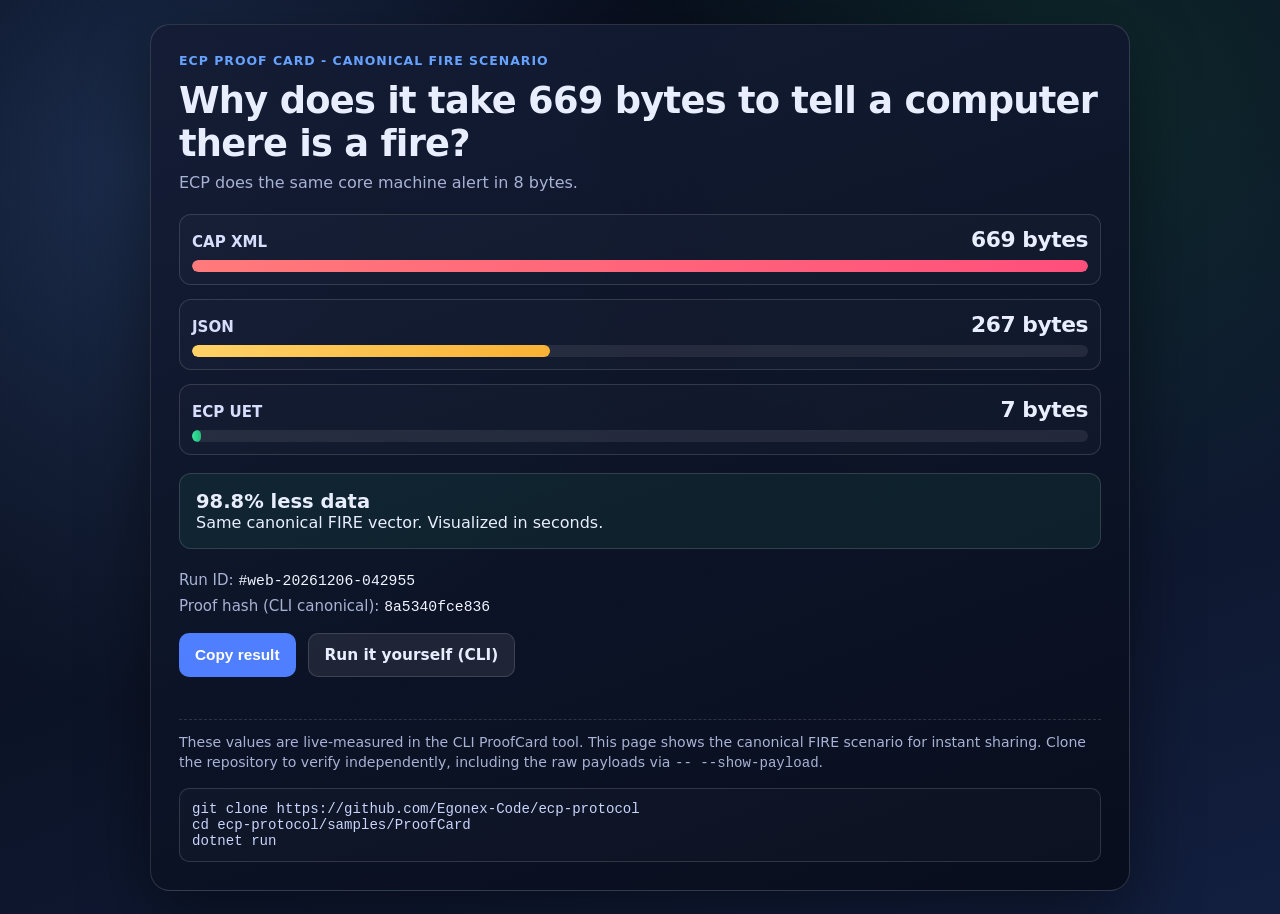
==== docs/proof/index.html @ c65bdc87 "Add ProofCard Web page and stabilize proof hash" ====
<!doctype html>
<html lang="en">
<head>
  <meta charset="utf-8">
  <meta name="viewport" content="width=device-width, initial-scale=1">
  <title>ECP Proof - 669 vs 8</title>
  <meta name="description" content="Canonical ECP comparison: CAP XML 669 bytes, JSON 270 bytes, ECP UET 8 bytes.">
  <style>
    :root {
      --bg: #0a1020;
      --bg-soft: #141d35;
      --text: #e9eeff;
      --muted: #a8b2d5;
      --cap: #ff6b6b;
      --json: #ffd166;
      --ecp: #31e08b;
      --accent: #67a2ff;
      --border: rgba(255, 255, 255, 0.14);
    }

    * {
      box-sizing: border-box;
    }

    body {
      margin: 0;
      min-height: 100vh;
      font-family: ui-sans-serif, system-ui, -apple-system, Segoe UI, Roboto, Helvetica, Arial, sans-serif;
      color: var(--text);
      background:
        radial-gradient(circle at 12% 18%, rgba(103, 162, 255, 0.22), transparent 40%),
        radial-gradient(circle at 85% 10%, rgba(49, 224, 139, 0.12), transparent 35%),
        linear-gradient(160deg, #050a18 0%, #0a1020 40%, #121f3f 100%);
      display: grid;
      place-items: center;
      padding: 24px;
    }

    .card {
      width: min(980px, 100%);
      background: linear-gradient(160deg, rgba(20, 29, 53, 0.95), rgba(8, 13, 28, 0.96));
      border: 1px solid var(--border);
      border-radius: 20px;
      box-shadow: 0 24px 70px rgba(0, 0, 0, 0.45);
      overflow: hidden;
    }

    .inner {
      padding: 28px;
    }

    .eyebrow {
      color: var(--accent);
      letter-spacing: 0.08em;
      text-transform: uppercase;
      font-size: 0.78rem;
      margin-bottom: 12px;
      font-weight: 700;
    }

    h1 {
      margin: 0 0 8px;
      line-height: 1.16;
      font-size: clamp(1.55rem, 3vw, 2.3rem);
      letter-spacing: -0.02em;
    }

    .sub {
      margin: 0 0 22px;
      color: var(--muted);
      font-size: 1rem;
    }

    .metrics {
      display: grid;
      gap: 14px;
      margin-bottom: 18px;
    }

    .metric {
      border: 1px solid var(--border);
      border-radius: 12px;
      padding: 12px;
      background: rgba(255, 255, 255, 0.02);
    }

    .metric-head {
      display: flex;
      align-items: baseline;
      justify-content: space-between;
      gap: 12px;
      margin-bottom: 8px;
    }

    .label {
      font-size: 0.94rem;
      color: #d5defc;
      font-weight: 600;
    }

    .value {
      font-size: 1.36rem;
      font-weight: 800;
      letter-spacing: -0.02em;
      font-variant-numeric: tabular-nums;
    }

    .bar-wrap {
      height: 12px;
      border-radius: 999px;
      background: rgba(255, 255, 255, 0.08);
      overflow: hidden;
    }

    .bar {
      width: 0;
      height: 100%;
      border-radius: 999px;
      transition: width 220ms linear;
    }

    .bar.cap { background: linear-gradient(90deg, #ff7a7a, #ff4f7b); }
    .bar.json { background: linear-gradient(90deg, #ffd166, #f9b234); }
    .bar.ecp { background: linear-gradient(90deg, #39e49e, #20be79); }

    .impact {
      margin: 18px 0 22px;
      padding: 16px;
      border: 1px solid var(--border);
      border-radius: 12px;
      background: rgba(49, 224, 139, 0.07);
    }

    .impact strong {
      font-size: 1.22rem;
    }

    .meta {
      display: grid;
      gap: 8px;
      margin-bottom: 18px;
      font-size: 0.94rem;
      color: var(--muted);
    }

    .meta code {
      color: #f0f5ff;
      font-family: ui-monospace, SFMono-Regular, Menlo, Consolas, monospace;
      font-size: 0.92rem;
    }

    .actions {
      display: flex;
      flex-wrap: wrap;
      gap: 12px;
      margin-bottom: 16px;
    }

    button,
    .link-btn {
      border: 0;
      border-radius: 10px;
      padding: 12px 16px;
      font-weight: 700;
      font-size: 0.96rem;
      cursor: pointer;
      text-decoration: none;
      display: inline-flex;
      align-items: center;
      justify-content: center;
    }

    button {
      background: #4f7fff;
      color: #fff;
    }

    button:hover {
      filter: brightness(1.05);
    }

    .link-btn {
      background: rgba(255, 255, 255, 0.08);
      border: 1px solid var(--border);
      color: var(--text);
    }

    .copy-status {
      min-height: 1.2em;
      color: var(--muted);
      font-size: 0.9rem;
    }

    .note {
      margin-top: 8px;
      color: var(--muted);
      font-size: 0.88rem;
      line-height: 1.45;
      border-top: 1px dashed var(--border);
      padding-top: 12px;
    }

    .cli {
      margin-top: 12px;
      border: 1px solid var(--border);
      border-radius: 10px;
      padding: 12px;
      background: rgba(255, 255, 255, 0.02);
      font-family: ui-monospace, SFMono-Regular, Menlo, Consolas, monospace;
      color: #c8d4fb;
      font-size: 0.88rem;
      white-space: pre-wrap;
    }

    @media (max-width: 640px) {
      .inner {
        padding: 20px;
      }
    }
  </style>
</head>
<body>
  <main class="card">
    <div class="inner">
      <div class="eyebrow">ECP Proof Card - Canonical FIRE Scenario</div>
      <h1>Why does it take 669 bytes to tell a computer there is a fire?</h1>
      <p class="sub">ECP does the same core machine alert in 8 bytes.</p>

      <section class="metrics" aria-label="Byte comparison">
        <article class="metric" data-key="cap" data-value="669">
          <div class="metric-head">
            <span class="label">CAP XML</span>
            <span class="value" id="cap-value">0 bytes</span>
          </div>
          <div class="bar-wrap"><div class="bar cap" id="cap-bar"></div></div>
        </article>

        <article class="metric" data-key="json" data-value="270">
          <div class="metric-head">
            <span class="label">JSON</span>
            <span class="value" id="json-value">0 bytes</span>
          </div>
          <div class="bar-wrap"><div class="bar json" id="json-bar"></div></div>
        </article>

        <article class="metric" data-key="ecp" data-value="8">
          <div class="metric-head">
            <span class="label">ECP UET</span>
            <span class="value" id="ecp-value">0 bytes</span>
          </div>
          <div class="bar-wrap"><div class="bar ecp" id="ecp-bar"></div></div>
        </article>
      </section>

      <section class="impact" aria-live="polite">
        <strong id="impact-text">98.8% less data</strong>
        <div>Same canonical FIRE vector. Visualized in seconds.</div>
      </section>

      <section class="meta">
        <div>Run ID: <code id="run-id">#pending</code></div>
        <div>Proof hash (CLI canonical): <code id="proof-hash">8a5340fce836</code></div>
      </section>

      <section class="actions">
        <button id="copy-btn" type="button">Copy result</button>
        <a class="link-btn" href="https://github.com/Egonex-Code/ecp-protocol/tree/main/samples/ProofCard" target="_blank" rel="noopener noreferrer">Run it yourself (CLI)</a>
      </section>
      <div class="copy-status" id="copy-status"></div>

      <p class="note">
        These values are live-measured in the CLI ProofCard tool. This page shows the canonical FIRE scenario for instant sharing.
        Clone the repository to verify independently, including the raw payloads via <code>-- --show-payload</code>.
      </p>

      <div class="cli">git clone https://github.com/Egonex-Code/ecp-protocol
cd ecp-protocol/samples/ProofCard
dotnet run</div>
    </div>
  </main>

  <script>
    (function () {
      const CANONICAL = {
        cap: 669,
        json: 270,
        ecp: 8,
        proofHash: "8a5340fce836"
      };

      const max = CANONICAL.cap;
      const reduction = ((1 - (CANONICAL.ecp / CANONICAL.cap)) * 100).toFixed(1);
      const runId = buildTimestampRunId();

      document.getElementById("run-id").textContent = runId;
      document.getElementById("proof-hash").textContent = CANONICAL.proofHash;
      document.getElementById("impact-text").textContent = reduction + "% less data";

      animateMetric("cap", CANONICAL.cap, max, 0);
      animateMetric("json", CANONICAL.json, max, 280);
      animateMetric("ecp", CANONICAL.ecp, max, 560);

      const copyBtn = document.getElementById("copy-btn");
      const copyStatus = document.getElementById("copy-status");

      copyBtn.addEventListener("click", async function () {
        const shareText = [
          "I ran ECP Proof " + runId + ":",
          "CAP XML " + CANONICAL.cap + "B | JSON " + CANONICAL.json + "B | ECP " + CANONICAL.ecp + "B.",
          reduction + "% less data vs CAP. Proof " + CANONICAL.proofHash + ".",
          "https://egonex-code.github.io/ecp-protocol/proof",
          "#ECP #OpenSource #DotNet"
        ].join("\n");

        try {
          await navigator.clipboard.writeText(shareText);
          copyStatus.textContent = "Copied. Paste it where you want to share.";
        } catch (error) {
          copyStatus.textContent = "Copy failed. You can still select and copy manually.";
        }
      });

      function animateMetric(key, targetValue, maxValue, delayMs) {
        const valueEl = document.getElementById(key + "-value");
        const barEl = document.getElementById(key + "-bar");
        const durationMs = 1300;
        const startAt = performance.now() + delayMs;

        requestAnimationFrame(function step(now) {
          if (now < startAt) {
            requestAnimationFrame(step);
            return;
          }

          const progress = Math.min((now - startAt) / durationMs, 1);
          const eased = 1 - Math.pow(1 - progress, 3);
          const current = Math.round(targetValue * eased);
          const widthPct = (current / maxValue) * 100;

          valueEl.textContent = current + " bytes";
          barEl.style.width = widthPct + "%";

          if (progress < 1) {
            requestAnimationFrame(step);
          } else {
            valueEl.textContent = targetValue + " bytes";
            barEl.style.width = ((targetValue / maxValue) * 100) + "%";
          }
        });
      }

      function buildTimestampRunId() {
        const now = new Date();
        const yyyy = String(now.getUTCFullYear());
        const mm = String(now.getUTCMonth() + 1).padStart(2, "0");
        const dd = String(now.getUTCDate()).padStart(2, "0");
        const hh = String(now.getUTCHours()).padStart(2, "0");
        const mi = String(now.getUTCMinutes()).padStart(2, "0");
        const ss = String(now.getUTCSeconds()).padStart(2, "0");
        return "#web-" + yyyy + mm + dd + "-" + hh + mi + ss;
      }
    })();
  </script>
</body>
</html>
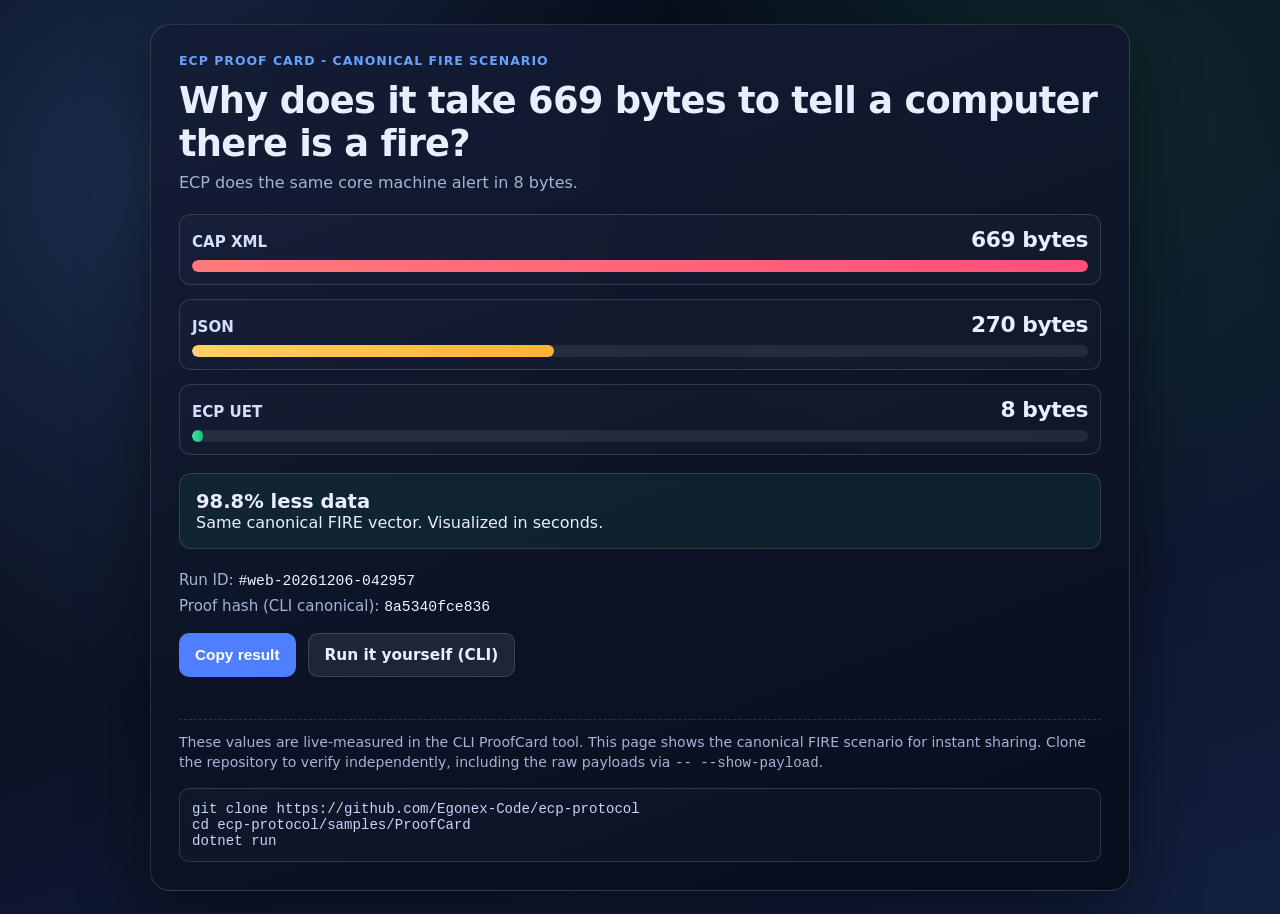
==== commit e56bac9d: "Fix proof page no-JS fallback and add root redirect" ====
--- a/docs/proof/index.html
+++ b/docs/proof/index.html
@@ -5,6 +5,13 @@
   <meta name="viewport" content="width=device-width, initial-scale=1">
   <title>ECP Proof - 669 vs 8</title>
   <meta name="description" content="Canonical ECP comparison: CAP XML 669 bytes, JSON 270 bytes, ECP UET 8 bytes.">
+  <meta property="og:title" content="669 bytes for a fire alert. ECP does it in 8.">
+  <meta property="og:description" content="CAP XML: 669 bytes. JSON: 270 bytes. ECP: 8 bytes. Same fire alert. Verify it yourself.">
+  <meta property="og:type" content="website">
+  <meta property="og:url" content="https://egonex-code.github.io/ecp-protocol/proof/">
+  <meta name="twitter:card" content="summary">
+  <meta name="twitter:title" content="669 bytes for a fire alert. ECP does it in 8.">
+  <meta name="twitter:description" content="CAP XML: 669 bytes. JSON: 270 bytes. ECP: 8 bytes. Same fire alert. Verify it yourself.">
   <style>
     :root {
       --bg: #0a1020;
@@ -230,25 +237,25 @@
         <article class="metric" data-key="cap" data-value="669">
           <div class="metric-head">
             <span class="label">CAP XML</span>
-            <span class="value" id="cap-value">0 bytes</span>
+            <span class="value" id="cap-value">669 bytes</span>
           </div>
-          <div class="bar-wrap"><div class="bar cap" id="cap-bar"></div></div>
+          <div class="bar-wrap"><div class="bar cap" id="cap-bar" style="width:100%"></div></div>
         </article>
 
         <article class="metric" data-key="json" data-value="270">
           <div class="metric-head">
             <span class="label">JSON</span>
-            <span class="value" id="json-value">0 bytes</span>
+            <span class="value" id="json-value">270 bytes</span>
           </div>
-          <div class="bar-wrap"><div class="bar json" id="json-bar"></div></div>
+          <div class="bar-wrap"><div class="bar json" id="json-bar" style="width:40.4%"></div></div>
         </article>
 
         <article class="metric" data-key="ecp" data-value="8">
           <div class="metric-head">
             <span class="label">ECP UET</span>
-            <span class="value" id="ecp-value">0 bytes</span>
+            <span class="value" id="ecp-value">8 bytes</span>
           </div>
-          <div class="bar-wrap"><div class="bar ecp" id="ecp-bar"></div></div>
+          <div class="bar-wrap"><div class="bar ecp" id="ecp-bar" style="width:1.2%"></div></div>
         </article>
       </section>
 
@@ -296,9 +303,19 @@
       document.getElementById("proof-hash").textContent = CANONICAL.proofHash;
       document.getElementById("impact-text").textContent = reduction + "% less data";
 
-      animateMetric("cap", CANONICAL.cap, max, 0);
-      animateMetric("json", CANONICAL.json, max, 280);
-      animateMetric("ecp", CANONICAL.ecp, max, 560);
+      const canAnimate = typeof requestAnimationFrame === "function";
+      if (canAnimate) {
+        resetBars();
+        animateMetric("cap", CANONICAL.cap, max, 0);
+        animateMetric("json", CANONICAL.json, max, 280);
+        animateMetric("ecp", CANONICAL.ecp, max, 560);
+      }
+
+      function resetBars() {
+        ["cap", "json", "ecp"].forEach(function (key) {
+          document.getElementById(key + "-bar").style.width = "0%";
+        });
+      }
 
       const copyBtn = document.getElementById("copy-btn");
       const copyStatus = document.getElementById("copy-status");
@@ -321,32 +338,11 @@
       });
 
       function animateMetric(key, targetValue, maxValue, delayMs) {
-        const valueEl = document.getElementById(key + "-value");
         const barEl = document.getElementById(key + "-bar");
-        const durationMs = 1300;
-        const startAt = performance.now() + delayMs;
-
-        requestAnimationFrame(function step(now) {
-          if (now < startAt) {
-            requestAnimationFrame(step);
-            return;
-          }
-
-          const progress = Math.min((now - startAt) / durationMs, 1);
-          const eased = 1 - Math.pow(1 - progress, 3);
-          const current = Math.round(targetValue * eased);
-          const widthPct = (current / maxValue) * 100;
-
-          valueEl.textContent = current + " bytes";
+        const widthPct = (targetValue / maxValue) * 100;
+        setTimeout(function () {
           barEl.style.width = widthPct + "%";
-
-          if (progress < 1) {
-            requestAnimationFrame(step);
-          } else {
-            valueEl.textContent = targetValue + " bytes";
-            barEl.style.width = ((targetValue / maxValue) * 100) + "%";
-          }
-        });
+        }, delayMs);
       }
 
       function buildTimestampRunId() {
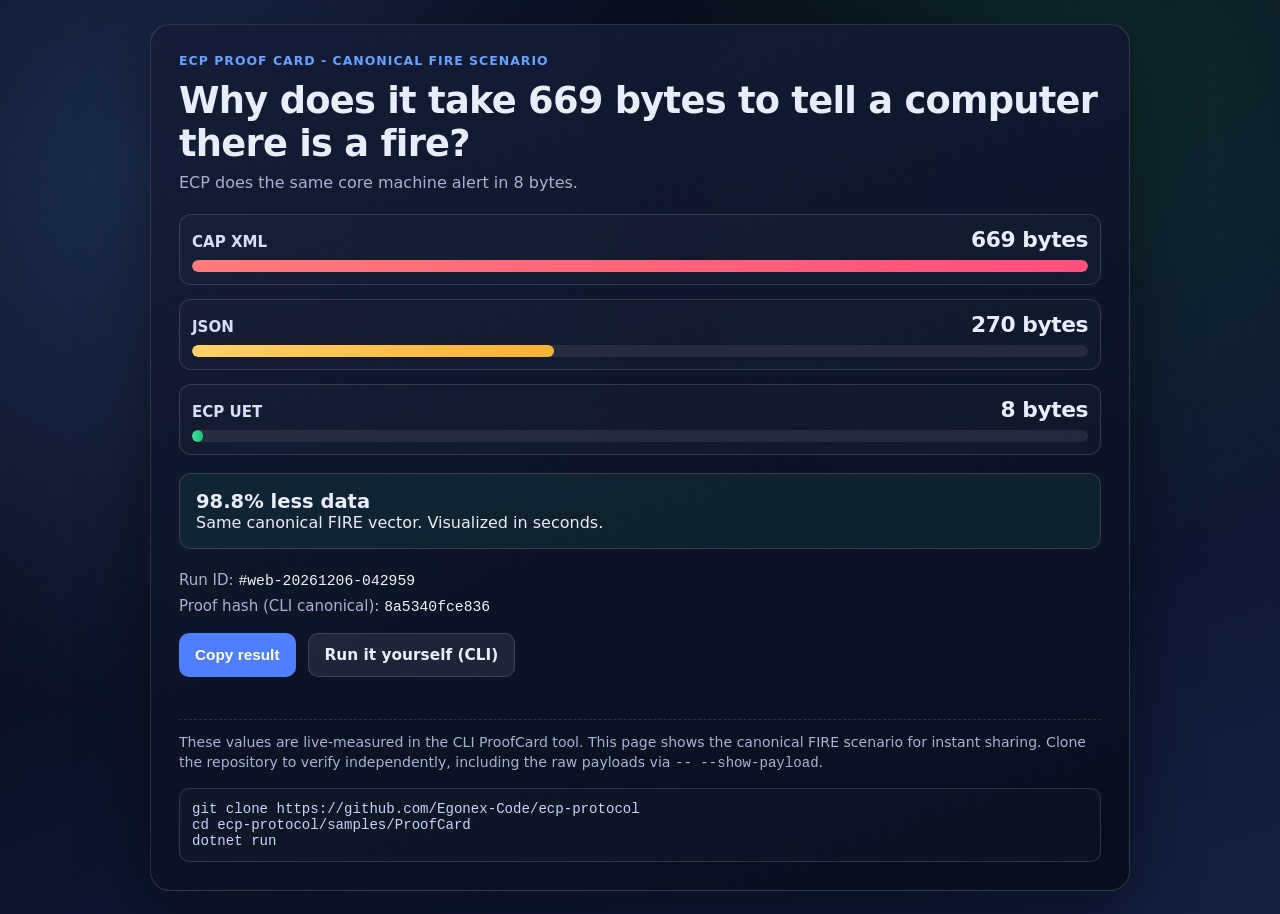
==== commit aaff77ab: "Improve proof page observability with anonymous counters. Respect Do Not Track, keep fail-safe behav" ====
--- a/docs/proof/index.html
+++ b/docs/proof/index.html
@@ -311,6 +311,9 @@
         animateMetric("ecp", CANONICAL.ecp, max, 560);
       }
 
+      const refCode = parseRefCode();
+      trackProofVisit(refCode);
+
       function resetBars() {
         ["cap", "json", "ecp"].forEach(function (key) {
           document.getElementById(key + "-bar").style.width = "0%";
@@ -343,6 +346,55 @@
         setTimeout(function () {
           barEl.style.width = widthPct + "%";
         }, delayMs);
+      }
+
+      function parseRefCode() {
+        const params = new URLSearchParams(window.location.search);
+        const rawRef = params.get("ref");
+        if (!rawRef) {
+          return "";
+        }
+
+        const normalized = rawRef.trim().toLowerCase();
+        if (!/^[a-z0-9_-]{1,32}$/.test(normalized)) {
+          return "";
+        }
+
+        return normalized;
+      }
+
+      function shouldTrackVisit() {
+        const doNotTrack = String(
+          navigator.doNotTrack || window.doNotTrack || navigator.msDoNotTrack || ""
+        ).toLowerCase();
+
+        return doNotTrack !== "1" && doNotTrack !== "yes";
+      }
+
+      function trackProofVisit(ref) {
+        if (!shouldTrackVisit()) {
+          return;
+        }
+
+        const namespace = "ecp-proof-v1";
+        const keys = ["total"];
+        if (ref) {
+          keys.push("ref-" + ref);
+        }
+
+        keys.forEach(function (key) {
+          const apiKey = namespace + "-" + key;
+          const endpoint =
+            "https://countapi.mileshilliard.com/api/v1/hit/" +
+            encodeURIComponent(apiKey);
+
+          fetch(endpoint, {
+            method: "GET",
+            cache: "no-store"
+          }).catch(function () {
+            // Ignore telemetry failures to keep the page resilient.
+          });
+        });
       }
 
       function buildTimestampRunId() {
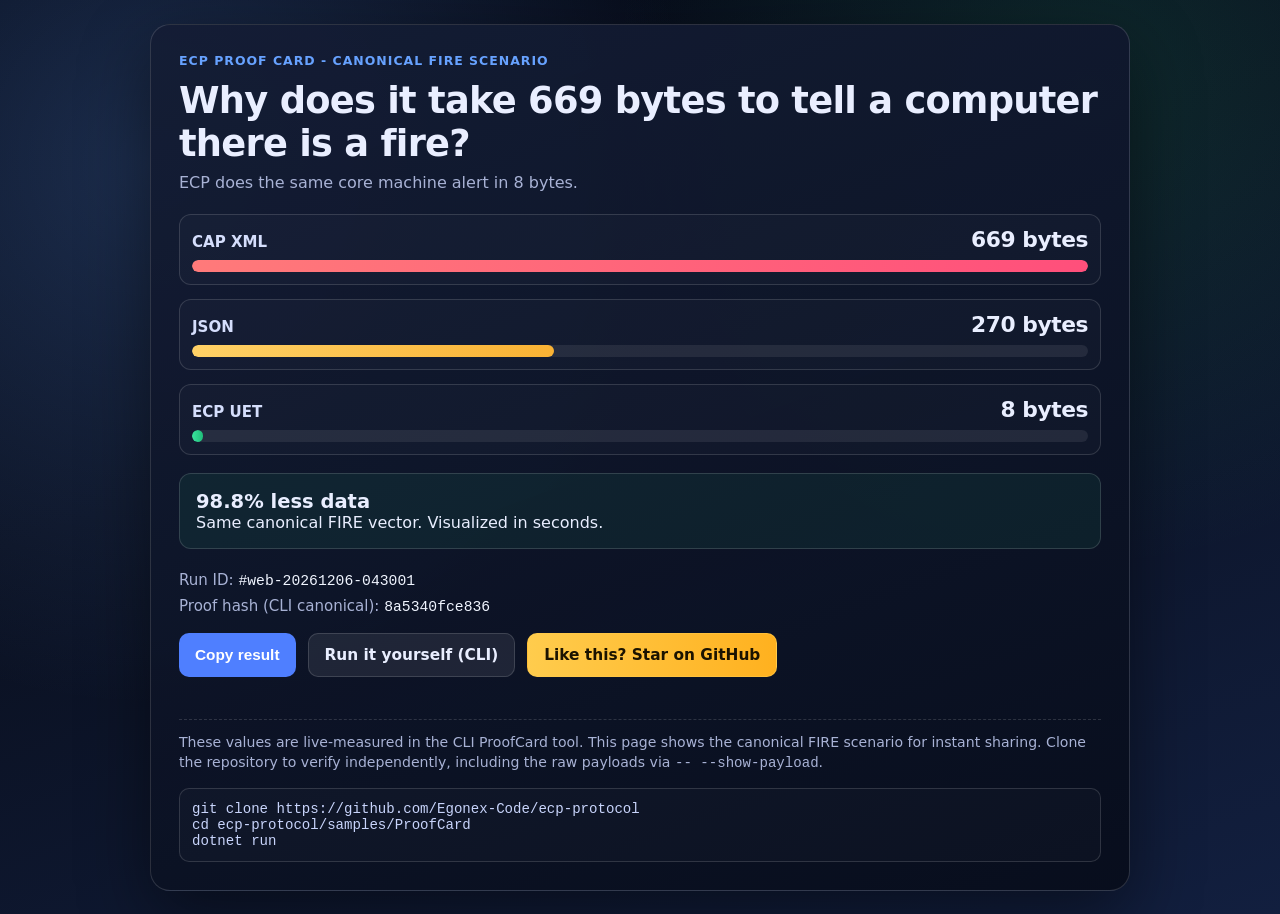
==== commit f4369178: "Improve proof page CTA and README support prompts. Add a visible GitHub star CTA on the proof page w" ====
--- a/docs/proof/index.html
+++ b/docs/proof/index.html
@@ -192,6 +192,17 @@
       color: var(--text);
     }
 
+    .star-btn {
+      background: linear-gradient(90deg, #ffcc4d, #ffb11f);
+      border: 1px solid rgba(255, 204, 77, 0.5);
+      color: #1b1300;
+      font-weight: 800;
+    }
+
+    .star-btn:hover {
+      filter: brightness(1.04);
+    }
+
     .copy-status {
       min-height: 1.2em;
       color: var(--muted);
@@ -272,6 +283,7 @@
       <section class="actions">
         <button id="copy-btn" type="button">Copy result</button>
         <a class="link-btn" href="https://github.com/Egonex-Code/ecp-protocol/tree/main/samples/ProofCard" target="_blank" rel="noopener noreferrer">Run it yourself (CLI)</a>
+        <a class="link-btn star-btn" id="star-cta-link" href="https://github.com/Egonex-Code/ecp-protocol" target="_blank" rel="noopener noreferrer">Like this? Star on GitHub</a>
       </section>
       <div class="copy-status" id="copy-status"></div>
 
@@ -322,6 +334,7 @@
 
       const copyBtn = document.getElementById("copy-btn");
       const copyStatus = document.getElementById("copy-status");
+      const starCtaLink = document.getElementById("star-cta-link");
 
       copyBtn.addEventListener("click", async function () {
         const shareText = [
@@ -340,6 +353,12 @@
         }
       });
 
+      if (starCtaLink) {
+        starCtaLink.addEventListener("click", function () {
+          trackStarCtaClick();
+        });
+      }
+
       function animateMetric(key, targetValue, maxValue, delayMs) {
         const barEl = document.getElementById(key + "-bar");
         const widthPct = (targetValue / maxValue) * 100;
@@ -390,10 +409,30 @@
 
           fetch(endpoint, {
             method: "GET",
-            cache: "no-store"
+            cache: "no-store",
+            mode: "no-cors"
           }).catch(function () {
             // Ignore telemetry failures to keep the page resilient.
           });
+        });
+      }
+
+      function trackStarCtaClick() {
+        if (!shouldTrackVisit()) {
+          return;
+        }
+
+        const endpoint =
+          "https://countapi.mileshilliard.com/api/v1/hit/" +
+          encodeURIComponent("ecp-proof-v1-cta-star");
+
+        fetch(endpoint, {
+          method: "GET",
+          cache: "no-store",
+          mode: "no-cors",
+          keepalive: true
+        }).catch(function () {
+          // Ignore telemetry failures to keep the page resilient.
         });
       }
 
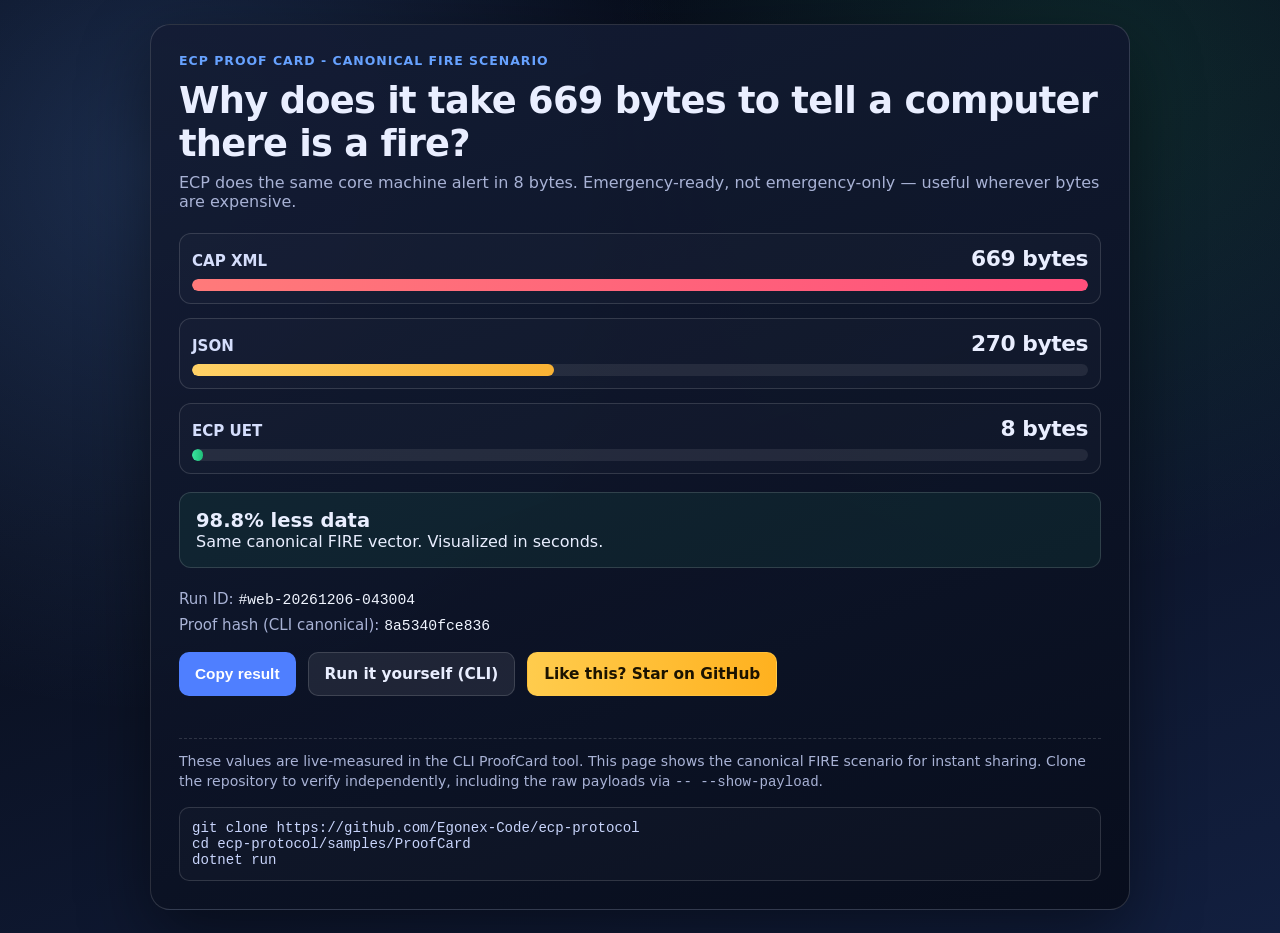
==== commit 67a9d4bb: "Polish proof messaging punctuation and scope line. Refine typographic consistency in README CTA copy" ====
--- a/docs/proof/index.html
+++ b/docs/proof/index.html
@@ -242,7 +242,7 @@
     <div class="inner">
       <div class="eyebrow">ECP Proof Card - Canonical FIRE Scenario</div>
       <h1>Why does it take 669 bytes to tell a computer there is a fire?</h1>
-      <p class="sub">ECP does the same core machine alert in 8 bytes.</p>
+      <p class="sub">ECP does the same core machine alert in 8 bytes. Emergency-ready, not emergency-only — useful wherever bytes are expensive.</p>
 
       <section class="metrics" aria-label="Byte comparison">
         <article class="metric" data-key="cap" data-value="669">
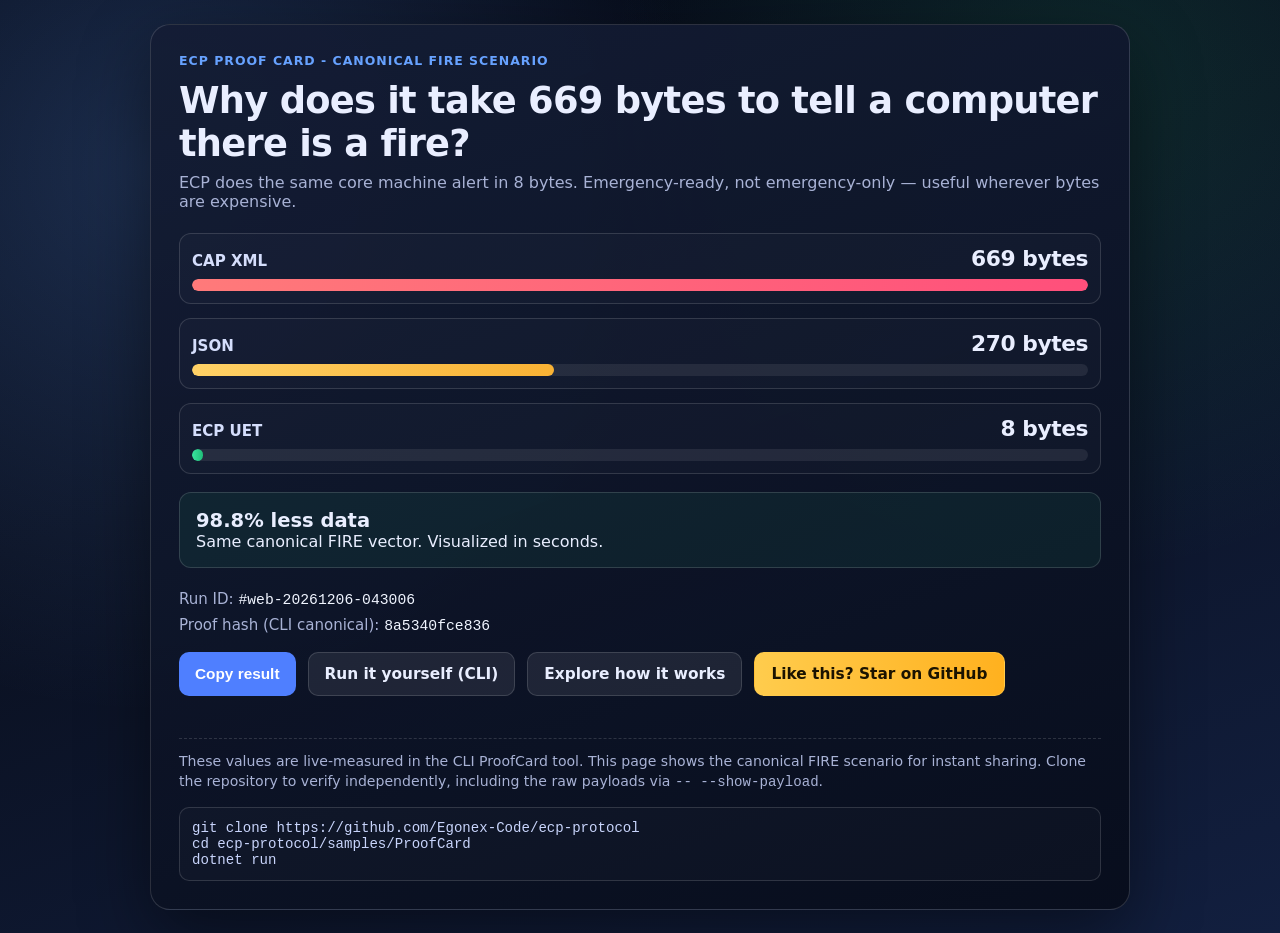
==== commit 1c1eff0f: "Add ECP Studio Phase A — interactive UET decoder and verifier Static web tool (HTML/CSS/JS) for deco" ====
--- a/docs/proof/index.html
+++ b/docs/proof/index.html
@@ -283,6 +283,7 @@
       <section class="actions">
         <button id="copy-btn" type="button">Copy result</button>
         <a class="link-btn" href="https://github.com/Egonex-Code/ecp-protocol/tree/main/samples/ProofCard" target="_blank" rel="noopener noreferrer">Run it yourself (CLI)</a>
+        <a class="link-btn" href="../studio/">Explore how it works</a>
         <a class="link-btn star-btn" id="star-cta-link" href="https://github.com/Egonex-Code/ecp-protocol" target="_blank" rel="noopener noreferrer">Like this? Star on GitHub</a>
       </section>
       <div class="copy-status" id="copy-status"></div>
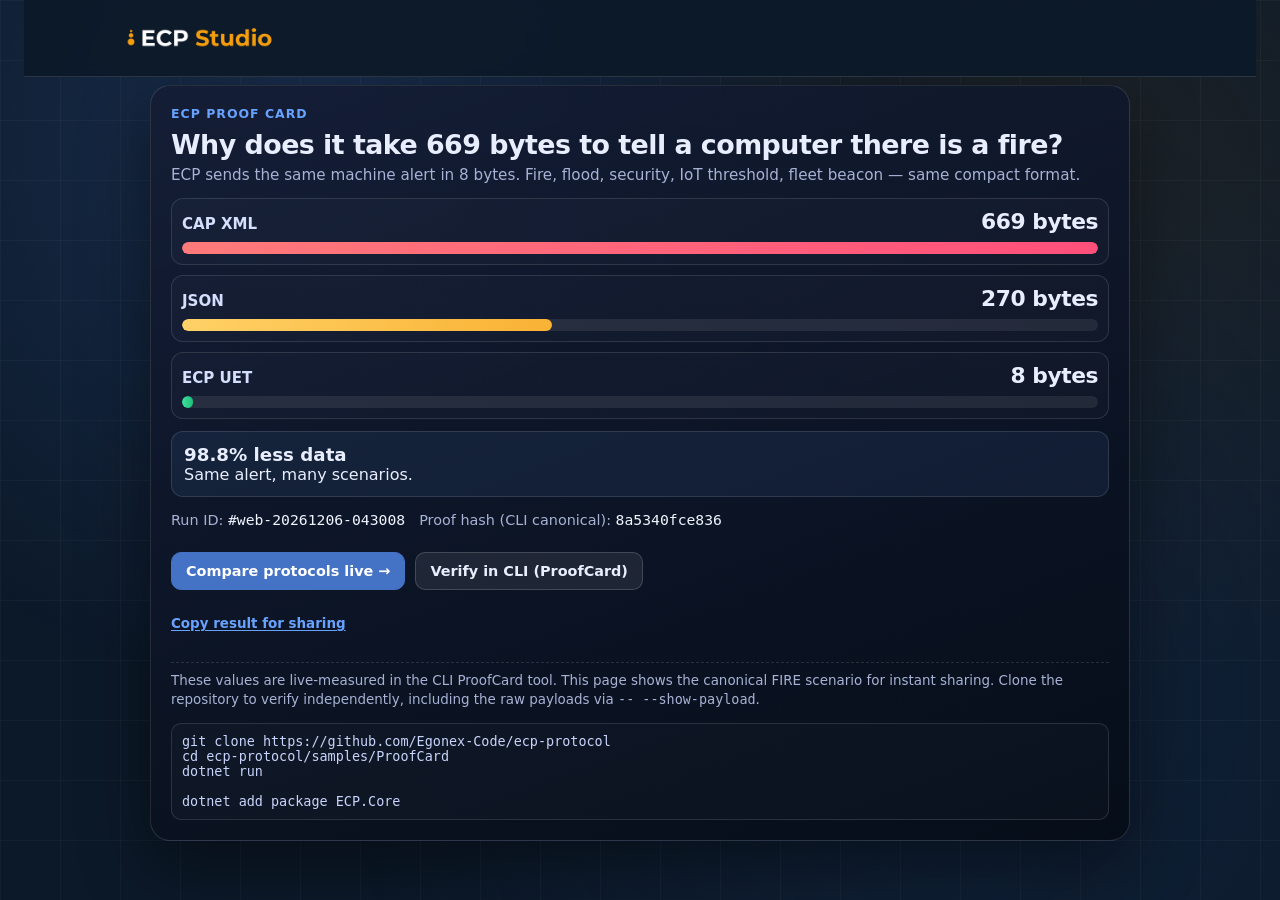
==== commit 80bd8f9e: "Proof page: restyle with Studio branding and broader messaging Add minimal header with ECP Studio lo" ====
--- a/docs/proof/index.html
+++ b/docs/proof/index.html
@@ -4,25 +4,28 @@
   <meta charset="utf-8">
   <meta name="viewport" content="width=device-width, initial-scale=1">
   <title>ECP Proof - 669 vs 8</title>
-  <meta name="description" content="Canonical ECP comparison: CAP XML 669 bytes, JSON 270 bytes, ECP UET 8 bytes.">
-  <meta property="og:title" content="669 bytes for a fire alert. ECP does it in 8.">
-  <meta property="og:description" content="CAP XML: 669 bytes. JSON: 270 bytes. ECP: 8 bytes. Same fire alert. Verify it yourself.">
+  <meta name="description" content="Canonical ECP benchmark: CAP XML 669 bytes, JSON 270 bytes, ECP UET 8 bytes. One machine alert, many scenarios.">
+  <meta property="og:title" content="669 bytes for one machine alert. ECP does it in 8.">
+  <meta property="og:description" content="CAP XML: 669 bytes. JSON: 270 bytes. ECP: 8 bytes. Benchmark shown with a canonical fire scenario, applicable to emergency, telemetry, command, and beacon alerts.">
   <meta property="og:type" content="website">
   <meta property="og:url" content="https://egonex-code.github.io/ecp-protocol/proof/">
   <meta name="twitter:card" content="summary">
-  <meta name="twitter:title" content="669 bytes for a fire alert. ECP does it in 8.">
-  <meta name="twitter:description" content="CAP XML: 669 bytes. JSON: 270 bytes. ECP: 8 bytes. Same fire alert. Verify it yourself.">
+  <meta name="twitter:title" content="669 bytes for one machine alert. ECP does it in 8.">
+  <meta name="twitter:description" content="CAP XML: 669 bytes. JSON: 270 bytes. ECP: 8 bytes. Benchmark shown with a canonical fire scenario, applicable to emergency, telemetry, command, and beacon alerts.">
   <style>
     :root {
-      --bg: #0a1020;
-      --bg-soft: #141d35;
+      --bg-dark: #0c1929;
+      --bg-dark-mid: #132742;
+      --bg-dark-deep: #060d18;
       --text: #e9eeff;
       --muted: #a8b2d5;
       --cap: #ff6b6b;
       --json: #ffd166;
       --ecp: #31e08b;
       --accent: #67a2ff;
-      --border: rgba(255, 255, 255, 0.14);
+      --border: rgba(255, 255, 255, 0.12);
+      --border-light: rgba(255, 255, 255, 0.16);
+      --top-shell-height: 72px;
     }
 
     * {
@@ -34,18 +37,74 @@
       min-height: 100vh;
       font-family: ui-sans-serif, system-ui, -apple-system, Segoe UI, Roboto, Helvetica, Arial, sans-serif;
       color: var(--text);
+      background: var(--bg-dark);
+      position: relative;
+      isolation: isolate;
+      display: flex;
+      flex-direction: column;
+      align-items: center;
+      padding: 0 24px 24px;
+    }
+
+    body::before {
+      content: "";
+      position: fixed;
+      inset: 0;
+      pointer-events: none;
+      z-index: -2;
       background:
-        radial-gradient(circle at 12% 18%, rgba(103, 162, 255, 0.22), transparent 40%),
-        radial-gradient(circle at 85% 10%, rgba(49, 224, 139, 0.12), transparent 35%),
-        linear-gradient(160deg, #050a18 0%, #0a1020 40%, #121f3f 100%);
-      display: grid;
-      place-items: center;
-      padding: 24px;
+        radial-gradient(circle at 25% 15%, rgba(68, 114, 196, 0.24), transparent 46%),
+        radial-gradient(circle at 75% 78%, rgba(19, 39, 66, 0.62), transparent 52%),
+        radial-gradient(circle at 84% 22%, rgba(245, 158, 11, 0.08), transparent 40%);
+    }
+
+    body::after {
+      content: "";
+      position: fixed;
+      inset: 0;
+      pointer-events: none;
+      z-index: -1;
+      background-image:
+        linear-gradient(rgba(255, 255, 255, 0.03) 1px, transparent 1px),
+        linear-gradient(90deg, rgba(255, 255, 255, 0.03) 1px, transparent 1px);
+      background-size: 60px 60px;
+    }
+
+    .top-shell {
+      position: sticky;
+      top: 0;
+      z-index: 1200;
+      width: 100%;
+      min-height: var(--top-shell-height);
+      border-bottom: 1px solid var(--border);
+      background: rgba(12, 25, 41, 0.92);
+      backdrop-filter: blur(10px);
+    }
+
+    .shell-inner {
+      width: min(1080px, 100% - 2rem);
+      margin: 0 auto;
+      min-height: var(--top-shell-height);
+      padding: 0.65rem 0;
+      display: flex;
+      align-items: center;
+    }
+
+    .brand-link {
+      display: flex;
+      align-items: center;
+    }
+
+    .brand-logo {
+      display: block;
+      width: auto;
+      height: 46px;
     }
 
     .card {
       width: min(980px, 100%);
-      background: linear-gradient(160deg, rgba(20, 29, 53, 0.95), rgba(8, 13, 28, 0.96));
+      margin-top: 8px;
+      background: linear-gradient(160deg, rgba(20, 29, 53, 0.95), rgba(6, 13, 24, 0.96));
       border: 1px solid var(--border);
       border-radius: 20px;
       box-shadow: 0 24px 70px rgba(0, 0, 0, 0.45);
@@ -53,7 +112,7 @@
     }
 
     .inner {
-      padding: 28px;
+      padding: 20px;
     }
 
     .eyebrow {
@@ -61,33 +120,36 @@
       letter-spacing: 0.08em;
       text-transform: uppercase;
       font-size: 0.78rem;
-      margin-bottom: 12px;
+      margin-bottom: 8px;
       font-weight: 700;
     }
 
     h1 {
-      margin: 0 0 8px;
+      margin: 0 0 6px;
       line-height: 1.16;
-      font-size: clamp(1.55rem, 3vw, 2.3rem);
+      font-size: clamp(1.26rem, 2.28vw, 1.68rem);
       letter-spacing: -0.02em;
+      white-space: normal;
+      overflow-wrap: anywhere;
+      text-wrap: balance;
     }
 
     .sub {
-      margin: 0 0 22px;
+      margin: 0 0 14px;
       color: var(--muted);
-      font-size: 1rem;
+      font-size: 0.95rem;
     }
 
     .metrics {
       display: grid;
-      gap: 14px;
-      margin-bottom: 18px;
+      gap: 10px;
+      margin-bottom: 12px;
     }
 
     .metric {
       border: 1px solid var(--border);
       border-radius: 12px;
-      padding: 12px;
+      padding: 10px;
       background: rgba(255, 255, 255, 0.02);
     }
 
@@ -131,23 +193,29 @@
     .bar.ecp { background: linear-gradient(90deg, #39e49e, #20be79); }
 
     .impact {
-      margin: 18px 0 22px;
-      padding: 16px;
+      margin: 12px 0 14px;
+      padding: 12px;
       border: 1px solid var(--border);
       border-radius: 12px;
-      background: rgba(49, 224, 139, 0.07);
+      background: rgba(103, 162, 255, 0.08);
     }
 
     .impact strong {
-      font-size: 1.22rem;
+      font-size: 1.14rem;
     }
 
     .meta {
-      display: grid;
-      gap: 8px;
-      margin-bottom: 18px;
-      font-size: 0.94rem;
+      display: flex;
+      flex-wrap: wrap;
+      align-items: center;
+      gap: 4px 14px;
+      margin-bottom: 24px;
+      font-size: 0.9rem;
       color: var(--muted);
+    }
+
+    .meta > div {
+      white-space: nowrap;
     }
 
     .meta code {
@@ -159,90 +227,128 @@
     .actions {
       display: flex;
       flex-wrap: wrap;
-      gap: 12px;
-      margin-bottom: 16px;
-    }
-
-    button,
-    .link-btn {
-      border: 0;
+      gap: 10px;
+      margin: 0 0 22px;
+    }
+
+    .action-link {
+      border: 1px solid transparent;
       border-radius: 10px;
-      padding: 12px 16px;
+      padding: 10px 14px;
       font-weight: 700;
-      font-size: 0.96rem;
-      cursor: pointer;
+      font-size: 0.9rem;
       text-decoration: none;
       display: inline-flex;
       align-items: center;
       justify-content: center;
     }
 
-    button {
-      background: #4f7fff;
+    .action-link-primary {
+      background: #4472c4;
+      border-color: #4472c4;
       color: #fff;
     }
 
-    button:hover {
-      filter: brightness(1.05);
-    }
-
-    .link-btn {
+    .action-link-primary:hover {
+      background: #345a9e;
+      border-color: #345a9e;
+    }
+
+    .action-link-secondary {
       background: rgba(255, 255, 255, 0.08);
-      border: 1px solid var(--border);
+      border-color: var(--border-light);
       color: var(--text);
     }
 
-    .star-btn {
-      background: linear-gradient(90deg, #ffcc4d, #ffb11f);
-      border: 1px solid rgba(255, 204, 77, 0.5);
-      color: #1b1300;
-      font-weight: 800;
-    }
-
-    .star-btn:hover {
-      filter: brightness(1.04);
+    .action-link-secondary:hover {
+      background: rgba(255, 255, 255, 0.12);
+      color: #fff;
+    }
+
+    .copy-link {
+      margin: 4px 0 10px;
+      padding: 0;
+      border: 0;
+      background: transparent;
+      color: var(--accent);
+      cursor: pointer;
+      font: inherit;
+      font-size: 0.84rem;
+      font-weight: 600;
+      text-decoration: underline;
+      text-underline-offset: 2px;
+    }
+
+    .copy-link:hover {
+      color: #fff;
     }
 
     .copy-status {
       min-height: 1.2em;
+      margin-bottom: 4px;
       color: var(--muted);
-      font-size: 0.9rem;
+      font-size: 0.86rem;
     }
 
     .note {
-      margin-top: 8px;
+      margin-top: 4px;
       color: var(--muted);
-      font-size: 0.88rem;
+      font-size: 0.84rem;
       line-height: 1.45;
       border-top: 1px dashed var(--border);
-      padding-top: 12px;
+      padding-top: 8px;
     }
 
     .cli {
-      margin-top: 12px;
+      margin-top: 8px;
       border: 1px solid var(--border);
       border-radius: 10px;
-      padding: 12px;
+      padding: 10px;
       background: rgba(255, 255, 255, 0.02);
       font-family: ui-monospace, SFMono-Regular, Menlo, Consolas, monospace;
       color: #c8d4fb;
-      font-size: 0.88rem;
+      font-size: 0.84rem;
       white-space: pre-wrap;
     }
 
     @media (max-width: 640px) {
       .inner {
-        padding: 20px;
+        padding: 16px;
+      }
+
+      .shell-inner {
+        width: min(100% - 1.2rem, 100%);
+      }
+
+      .brand-logo {
+        height: 42px;
+      }
+    }
+
+    @media (min-width: 1024px) {
+      :root {
+        --top-shell-height: 76px;
+      }
+
+      .brand-logo {
+        height: 50px;
       }
     }
   </style>
 </head>
 <body>
+  <header class="top-shell" aria-label="Proof header">
+    <div class="shell-inner">
+      <div class="brand-link" aria-label="ECP Studio">
+        <img class="brand-logo" src="../studio/ecp-studio-logo.png" alt="ECP Studio" width="280" height="66">
+      </div>
+    </div>
+  </header>
   <main class="card">
     <div class="inner">
-      <div class="eyebrow">ECP Proof Card - Canonical FIRE Scenario</div>
+      <div class="eyebrow">ECP Proof Card</div>
       <h1>Why does it take 669 bytes to tell a computer there is a fire?</h1>
-      <p class="sub">ECP does the same core machine alert in 8 bytes. Emergency-ready, not emergency-only — useful wherever bytes are expensive.</p>
+      <p class="sub">ECP sends the same machine alert in 8 bytes. Fire, flood, security, IoT threshold, fleet beacon — same compact format.</p>
 
       <section class="metrics" aria-label="Byte comparison">
         <article class="metric" data-key="cap" data-value="669">
@@ -272,7 +378,7 @@
 
       <section class="impact" aria-live="polite">
         <strong id="impact-text">98.8% less data</strong>
-        <div>Same canonical FIRE vector. Visualized in seconds.</div>
+        <div>Same alert, many scenarios.</div>
       </section>
 
       <section class="meta">
@@ -281,11 +387,10 @@
       </section>
 
       <section class="actions">
-        <button id="copy-btn" type="button">Copy result</button>
-        <a class="link-btn" href="https://github.com/Egonex-Code/ecp-protocol/tree/main/samples/ProofCard" target="_blank" rel="noopener noreferrer">Run it yourself (CLI)</a>
-        <a class="link-btn" href="../studio/">Explore how it works</a>
-        <a class="link-btn star-btn" id="star-cta-link" href="https://github.com/Egonex-Code/ecp-protocol" target="_blank" rel="noopener noreferrer">Like this? Star on GitHub</a>
+        <a class="action-link action-link-primary" href="../studio/?ref=proof">Compare protocols live &rarr;</a>
+        <a class="action-link action-link-secondary" href="https://github.com/Egonex-Code/ecp-protocol/tree/main/samples/ProofCard" target="_blank" rel="noopener noreferrer">Verify in CLI (ProofCard)</a>
       </section>
+      <button id="copy-btn" class="copy-link" type="button">Copy result for sharing</button>
       <div class="copy-status" id="copy-status"></div>
 
       <p class="note">
@@ -295,7 +400,9 @@
 
       <div class="cli">git clone https://github.com/Egonex-Code/ecp-protocol
 cd ecp-protocol/samples/ProofCard
-dotnet run</div>
+dotnet run
+
+dotnet add package ECP.Core</div>
     </div>
   </main>
 
@@ -335,7 +442,6 @@
 
       const copyBtn = document.getElementById("copy-btn");
       const copyStatus = document.getElementById("copy-status");
-      const starCtaLink = document.getElementById("star-cta-link");
 
       copyBtn.addEventListener("click", async function () {
         const shareText = [
@@ -354,12 +460,6 @@
         }
       });
 
-      if (starCtaLink) {
-        starCtaLink.addEventListener("click", function () {
-          trackStarCtaClick();
-        });
-      }
-
       function animateMetric(key, targetValue, maxValue, delayMs) {
         const barEl = document.getElementById(key + "-bar");
         const widthPct = (targetValue / maxValue) * 100;
@@ -415,25 +515,6 @@
           }).catch(function () {
             // Ignore telemetry failures to keep the page resilient.
           });
-        });
-      }
-
-      function trackStarCtaClick() {
-        if (!shouldTrackVisit()) {
-          return;
-        }
-
-        const endpoint =
-          "https://countapi.mileshilliard.com/api/v1/hit/" +
-          encodeURIComponent("ecp-proof-v1-cta-star");
-
-        fetch(endpoint, {
-          method: "GET",
-          cache: "no-store",
-          mode: "no-cors",
-          keepalive: true
-        }).catch(function () {
-          // Ignore telemetry failures to keep the page resilient.
         });
       }
 
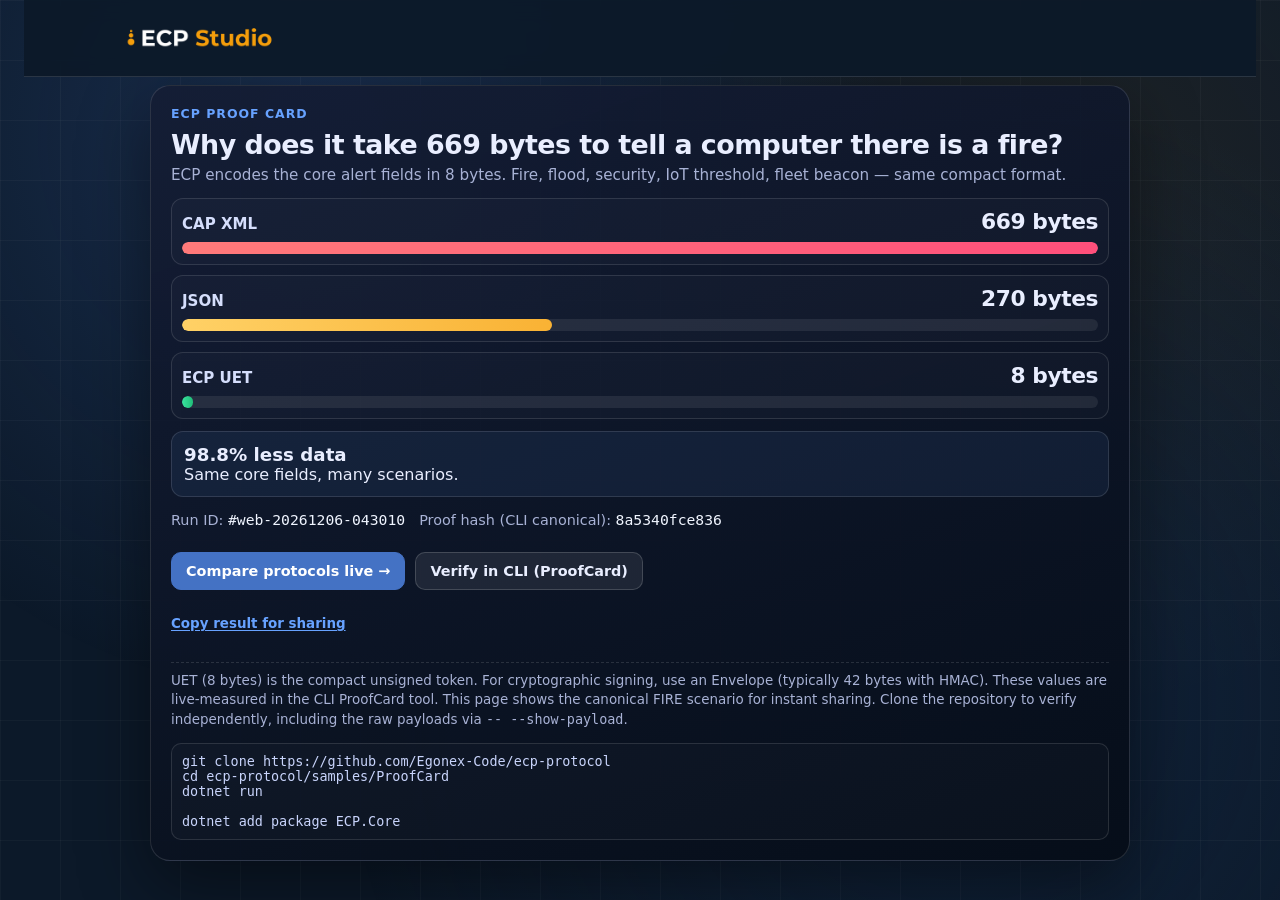
==== commit d480e445: "Proof page: clarify core fields vs same alert, add UET/Envelope distinction Replace 'same machine al" ====
--- a/docs/proof/index.html
+++ b/docs/proof/index.html
@@ -348,7 +348,7 @@
     <div class="inner">
       <div class="eyebrow">ECP Proof Card</div>
       <h1>Why does it take 669 bytes to tell a computer there is a fire?</h1>
-      <p class="sub">ECP sends the same machine alert in 8 bytes. Fire, flood, security, IoT threshold, fleet beacon — same compact format.</p>
+      <p class="sub">ECP encodes the core alert fields in 8 bytes. Fire, flood, security, IoT threshold, fleet beacon — same compact format.</p>
 
       <section class="metrics" aria-label="Byte comparison">
         <article class="metric" data-key="cap" data-value="669">
@@ -378,7 +378,7 @@
 
       <section class="impact" aria-live="polite">
         <strong id="impact-text">98.8% less data</strong>
-        <div>Same alert, many scenarios.</div>
+        <div>Same core fields, many scenarios.</div>
       </section>
 
       <section class="meta">
@@ -394,6 +394,7 @@
       <div class="copy-status" id="copy-status"></div>
 
       <p class="note">
+        UET (8 bytes) is the compact unsigned token. For cryptographic signing, use an Envelope (typically 42 bytes with HMAC).
         These values are live-measured in the CLI ProofCard tool. This page shows the canonical FIRE scenario for instant sharing.
         Clone the repository to verify independently, including the raw payloads via <code>-- --show-payload</code>.
       </p>
